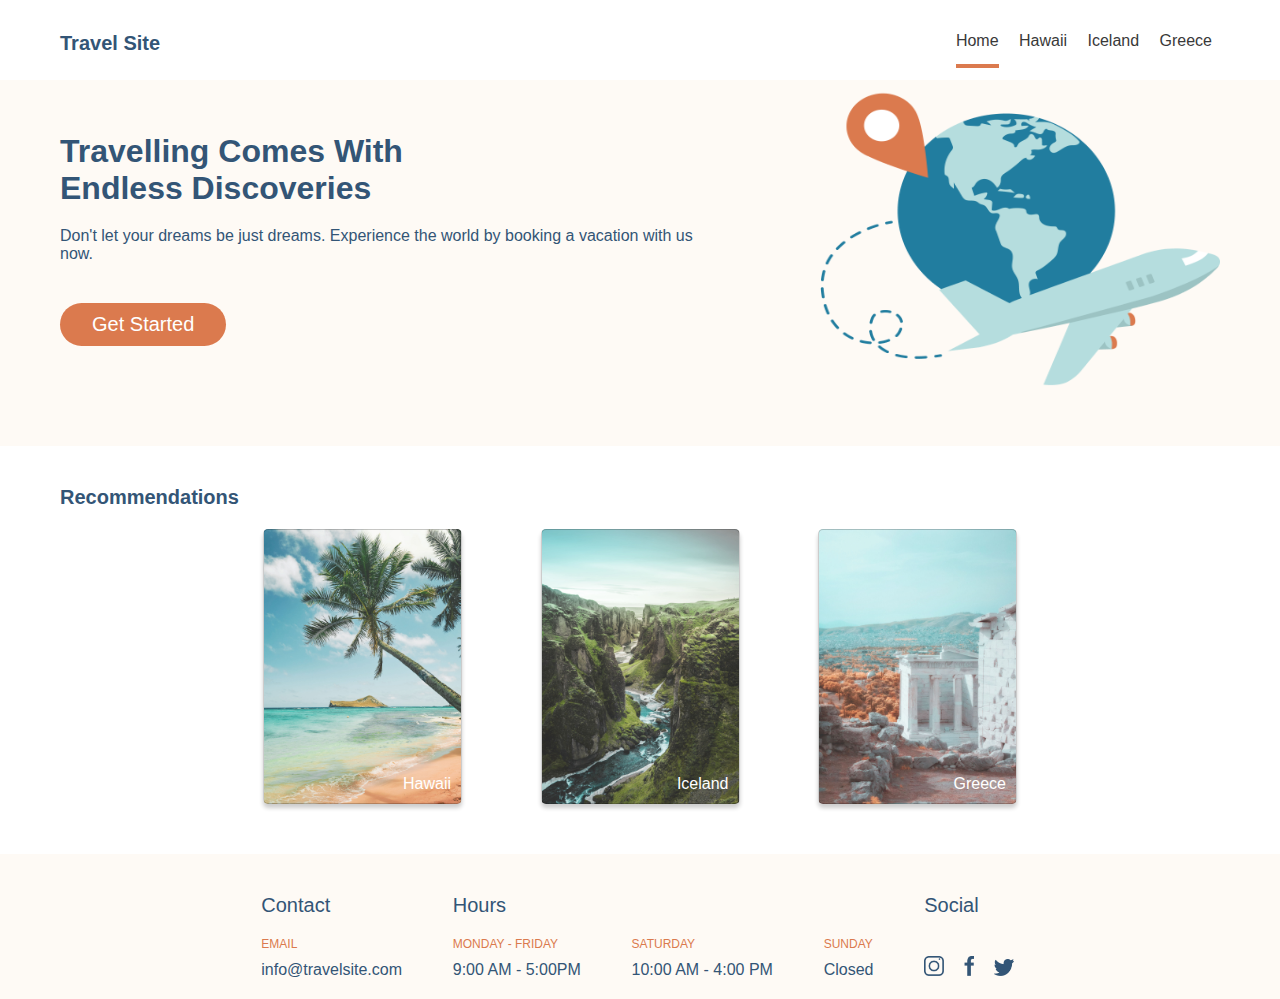
==== index.html @ 374a9377 "make index and start loc pages" ====
<!DOCTYPE html>
<html lang="en">
  <head>
    <meta charset="UTF-8" />
    <meta http-equiv="X-UA-Compatible" content="IE=edge" />
    <meta name="viewport" content="width=device-width, initial-scale=1.0" />
    <title>Travel Site - Home</title>
    <link rel="stylesheet" href="./css/global.css">
    <link rel="stylesheet" href="./css/main.css">
  </head>
  <body>
    <header>
        <nav class="fixed">
          <div class="main-navigation">
            <div class="main-navigation__first-child">           
             <h2 class="main-navigation__subheading"><a class="main-navigation__header-link" href="./index.html">Travel Site</a> </h2>
            </div>          
            
            
            <ul class="main-navigation__list">
              
              <li class="main-navigation__item">
                <a class="main-navigation__link--highlighted" href="./index.html">Home</a>
              </li>
              
              <li class="main-navigation__item">
                <a class="main-navigation__link" href="./pages/hawaii.html">Hawaii</a>
              </li>
              <li class="main-navigation__item">
                <a class="main-navigation__link" href="./pages/iceland.html">Iceland</a>
              </li>
              <li class="main-navigation__item">
                <a class="main-navigation__link" href="./pages/greece.html">Greece</a>
              </li>
            </ul>
          </div>
        </nav>
  
        <!-- Hero/welcome display -->
        <section class="hero-section">        
            <div class="hero-section__intro-card">
              <h1 class="hero-section__main-header">Travelling Comes With <br> Endless Discoveries</h1>
              <p class="hero-section__description">
                Don't let your dreams be just dreams. Experience the world by booking a vacation with us now.
              </p>
              <a href="#">
                <button class="hero-section__btn-orange">Get Started</button>
              </a>
            </div>
          </div>
          
            <img
              class="hero-section__image"
              src="./Assets/Images/hero.png"
              alt="coffee bag"
            />          
        </section>
      </header>

      <section class="recom">
        <h2 class="recom__header">Recommendations</h2>
        <div class="recom__container">
          <a href="./pages/hawaii.html">
            <div class="recom__card recom__card--hawaii">
              <p class="recom__card-label">Hawaii</p>
            </div>
          </a> 
          <a href="./pages/iceland.html">
            <div class="recom__card recom__card--iceland">
              <p class="recom__card-label">Iceland</p>
            </div>
          </a>
          <a href="./pages/greece.html">
            <div class="recom__card recom__card--greece">
              <p class="recom__card-label">Greece</p></div>
          </a>
          
        </div>
      </section>


      <!-- Footer/Business Info -->
      <footer class="business-info">
        <div class="business-info__container">
          <div class="business-info__contact"> <!-- ONE -->
            <h3 class="business-info__headings">Contact</h3>
            <p class="business-info__titles">EMAIL</p>
            <p class="business-info__details">info@travelsite.com</p>
          </div>  
  
          <div class="business-info__hours"> <!-- TWO -->
            <h3 class="business-info__headings">Hours</h3>            
            <p class="business-info__titles">MONDAY - FRIDAY</p> 
            <p class="business-info__details">9:00 AM - 5:00PM</p>
          </div>      
  
          <div class="business-info__more-hours"> <!-- three -->
              <p class="business-info__titles">SATURDAY</p>
              <p class="business-info__details">10:00 AM - 4:00 PM</p>
          </div>
  
          <div class="business-info__more-hours"> <!-- FOUR -->
              <p class="business-info__titles">SUNDAY</p>
              <p class="business-info__details">Closed</p>
          </div>  
          
          <div class="business-info__social"> <!-- FIVE -->
              <h3 class="business-info__headings">Social</h3>
              <a class="business-info__social-links" href="https://www.instagram.com">
                  <img class="business-info__icon" src="./Assets/Icons/icon-instagram.png" alt="instagram"/>
              </a>
              <a class="business-info__social-links" href="https://www.facebook.com">
                  <img class="business-info__icon" src="./Assets/Icons/icon-facebook.png" alt="facebook"/>
              </a>
              <a class="business-info__social-links" href="https://www.twitter.com">
                  <img class="business-info__icon" src="./Assets/Icons/icon-twitter.png" alt="twitter"/>
              </a>
            </div>       
        </div>
        

        <!-- <div class="business-info__contact">
          <h3 class="business-info__headings">Contact</h3>
          <p>Email</p>
          <p>info@travelsite.com</p>
        </div>
        <div class="business-info__hours">
          <h3 class="business-info__headings">Hours</h3>
            <div>
              <p class="business-info__hours-em">Monday - Friday:</p> 
              <p>9:00 AM - 5:00PM</p>
            </div>
            <div>
              <p class="business-info__hours-em">Saturday</p> <p>10:00 AM - 4:00 PM</p>
           </div>
           <div>
            <p class="business-info__hours-em">Sunday</p>
            <p>closed</p>
           </div>  
        </div>
        <div class="business-info__social">
          <h3 class="business-info__headings">Social</h3>
          <a href="https://www.instagram.com"
            ><img class="business-info__icon" src="./Assets/Icons/icon-instagram.png" alt="instagram"
          /></a>
          <a href="https://www.facebook.com"
            ><img class="business-info__icon" src="./Assets/Icons/icon-facebook.png" alt="facebook"
          /></a>
          <a href="https://www.twitter.com"
            ><img class="business-info__icon" src="./Assets/Icons/icon-twitter.png" alt="twitter"
          /></a>
          
        </div> -->
      </footer>
  </body>
</html>
---- css/global.css ----
* {
  margin: 0;
  padding: 0;
  box-sizing: border-box;
}

body {
  font-family: Verdana, Geneva, Tahoma, sans-serif;
}

a {
  text-decoration: none;
}

/* a:visited {
  color: #335576;
} */
---- css/main.css ----
.main-navigation {
  display: flex;
  justify-content: space-between;
  background: #fff;
  margin-bottom: 25px;
  padding: 0 60px;
  position: fixed;
  top: 0;
  width: 100%;
  height: 80px;
}

/* .fixed {
  
} */
/* .paddingTop {
  padding-top: 30px;
  background: #fff0ed;
} */

.main-navigation__icon {
  min-width: 50px;
  max-width: 120px;
  padding-left: 20px;
}

.main-navigation__subheading {
  font-size: 1.25rem;
  font-weight: 700;
  display: inline-block;
  color: #335576;
  padding-top: 32px;
}

.main-navigation__header-link,
.main-navigation__header-link:visited {
  color: #335576;
}
.main-navigation__list {
  list-style-type: none;
}

.main-navigation__item {
  padding: 2rem 0.5rem 0 0.5rem;
}

.main-navigation__list,
.main-navigation__item {
  display: inline-block;
}

.main-navigation__link,
.main-navigation__link--highlighted {
  font-size: 1rem;
  font-weight: 400;
  text-decoration: none;
}

.main-navigation__link,
.main-navigation__link:visited {
  color: #393939;
}

.main-navigation__link--highlighted {
  border-bottom: 4px solid #db7a4e;
  color: #393939;
  padding-bottom: 15px;
  /* margin-bottom: 40px; */
}

/*  Hero Section */
.hero-section {
  display: flex;
  justify-content: space-between;
  background: #fefaf5;
  padding: 40px 60px 0 60px;
  padding-bottom: 60px;
}

.hero-section__intro-card {
  display: block;
  align-items: center;
  width: 40rem;
  margin-top: 8%;
  font-size: 1rem;
  /* margin-left: 8%; */
  /* margin-bottom: 10%; */
}

.hero-section__image {
  /* margin: 3% 0 -7% 32%; */
  width: 400px;
  height: 300px;
  margin-top: 4%;
}

.hero-section__main-header {
  color: #335576;
  font-size: 2rem;
  font-weight: 700;
}

.hero-section__main-header,
.hero-section__description {
  padding-bottom: 1.25rem;
}

.hero-section__description {
  color: #335576;
  text-align: left;
}

.hero-section__btn-orange,
.products__btn-blue {
  background: #db7a4e;
  color: #fff;
  border: none;
  font-size: 1.25rem;
  font-family: Verdana, Geneva, Tahoma, sans-serif;
  font-weight: 400;
  padding: 0.62rem 2rem;
  margin-top: 1.25rem;
  border-radius: 40px;
}

.products__btn-blue {
  margin-top: 3.25rem;
  margin-bottom: 4rem;
}

/* Recommendations */
.recom {
  padding: 20px 60px;
}
.recom__header {
  color: #335576;
  background: #fff;
  font-size: 1.25rem;
  margin-top: 20px;
  margin-bottom: 20px;
}
.recom__container {
  display: flex;
  width: 65%;
  margin: 0 auto;
  justify-content: space-between;
}

.recom__card {
  display: flex;
  justify-content: flex-end;
  align-items: flex-end;
  border-radius: 5px;
  border: 1px solid rgba(0, 0, 0, 0.2);
  box-shadow: 0px 4px 4px rgba(0, 0, 0, 0.2);
  width: 199px;
  height: 275px;
  margin-bottom: 30px;
}

.recom__card-label {
  color: #fff;
  font-size: 700;
  padding-bottom: 10px;
  padding-right: 10px;
}

.recom__card--hawaii {
  background: url(../Assets/Images/hawaii.jpg) center center/cover no-repeat;
}

.recom__card--iceland {
  background: url(../Assets/Images/iceland.jpg) center center/cover no-repeat;
}
.recom__card--greece {
  background: url(../Assets/Images/greece.jpg) center center/cover no-repeat;
}

/* Footer */
.business-info {
  background: #fefaf5;
  padding-left: 60px;
}

.business-info__container {
  display: flex;
  justify-content: space-between;
  width: 67%;
  margin: 0 auto;
}

.business-info__contact,
.business-info__hours,
.business-info__social {
  box-sizing: content-box;
  color: #335576;
  text-align: left;
  padding-bottom: 20px;
  padding-right: 0px;
  /* display: inline-block; */
  /* margin: 0 2.5rem 2.5rem 2.5rem; */
  /* padding: 0 2.5rem 2.5rem 2.5rem; */
}

.business-info__social {
  padding-bottom: 0;
  margin-right: 40px;
  padding-right: 10px;
}

/* .business-info__hours{
    /* display: flex; */

.business-info__address {
  margin: 0;
  /* margin-left: 16rem; */
}

.business-info__headings {
  text-align: left;
  padding-top: 1.25rem;
  margin: 1.25rem 1.25rem 1.25rem 0;
  font-size: 1.25rem;
  font-weight: 400;
}
.business-info__titles {
  color: #db7a4e;
  font-size: 12px;
  padding-bottom: 10px;
}

.business-info__details {
  color: #335576;
  font-weight: 400;
}

.business-info__more-hours {
  display: flex;
  flex-direction: column;
  justify-content: flex-end;
  align-items: flex-start;
  padding-bottom: 20px;
}

.business-info__icon,
.business-info__social-links {
  /* min-width: 1rem; */
  max-width: 1.25rem;
  max-height: 1.25rem;
  /* margin-right: 15px; */
  /* margin-bottom: */
  text-decoration: none;
  padding-bottom: 0;
  margin-bottom: -25px;
}

.business-info__social-links {
  margin-right: 15px;
}
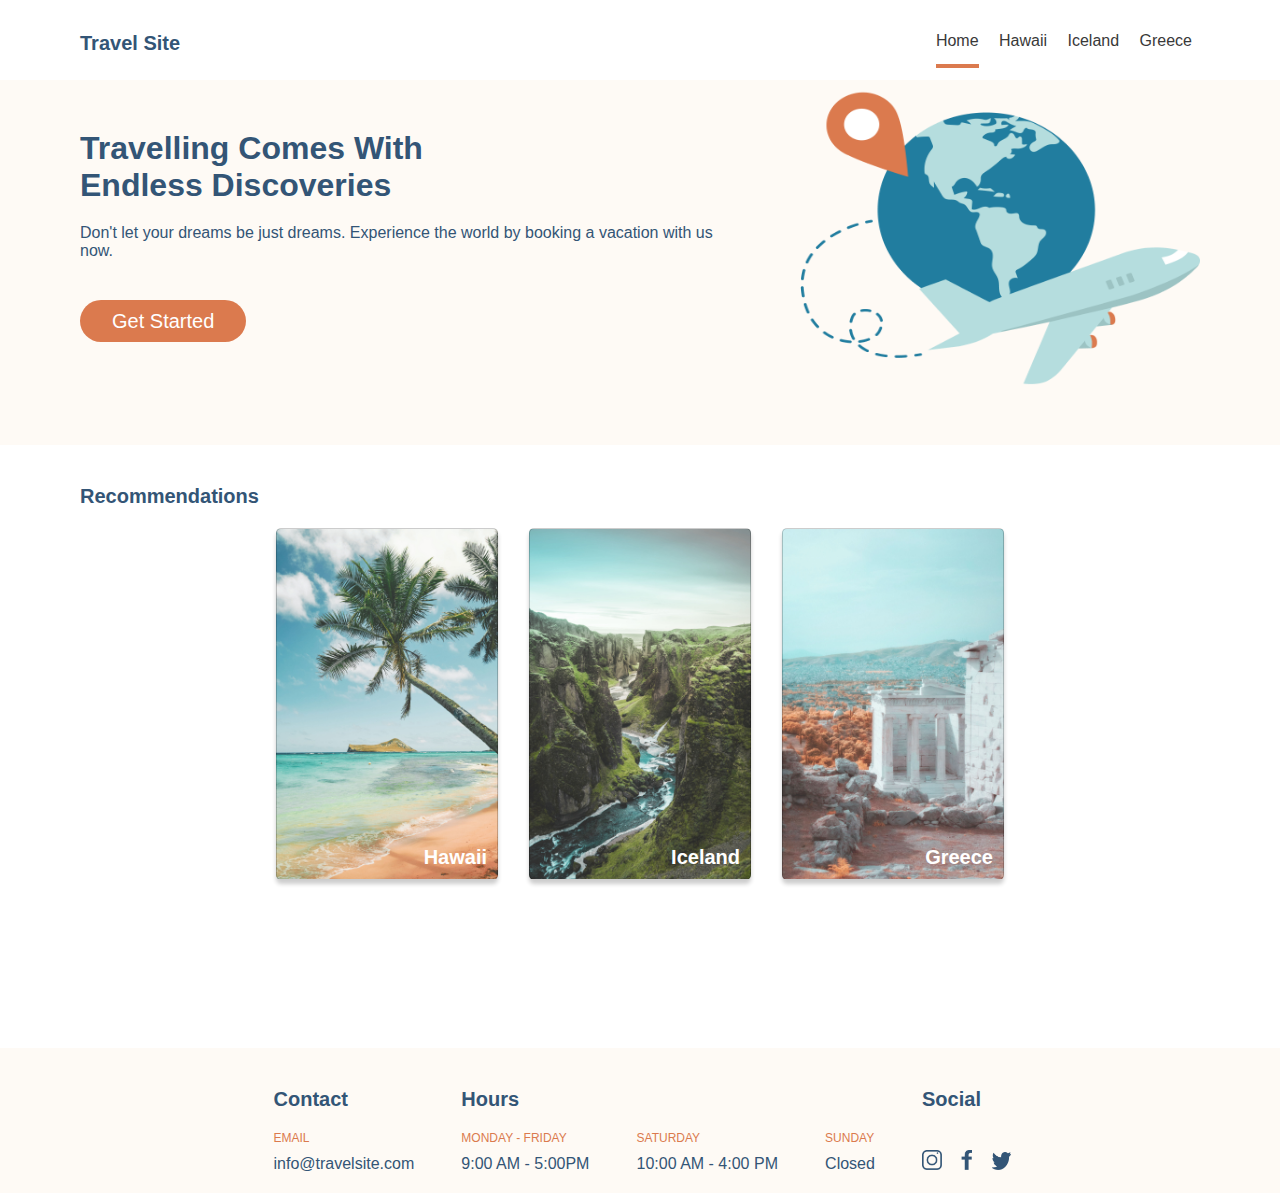
==== commit f1ab5332: "add content to destin pages" ====
--- a/index.html
+++ b/index.html
@@ -57,24 +57,24 @@
         </section>
       </header>
 
+      <!-- Recommendation Section -->
       <section class="recom">
         <h2 class="recom__header">Recommendations</h2>
         <div class="recom__container">
           <a href="./pages/hawaii.html">
             <div class="recom__card recom__card--hawaii">
-              <p class="recom__card-label">Hawaii</p>
+              <p class="recom__card--label">Hawaii</p>
             </div>
           </a> 
           <a href="./pages/iceland.html">
             <div class="recom__card recom__card--iceland">
-              <p class="recom__card-label">Iceland</p>
+              <p class="recom__card--label">Iceland</p>
             </div>
           </a>
           <a href="./pages/greece.html">
             <div class="recom__card recom__card--greece">
-              <p class="recom__card-label">Greece</p></div>
-          </a>
-          
+              <p class="recom__card--label">Greece</p></div>
+          </a>          
         </div>
       </section>
 
--- a/css/main.css
+++ b/css/main.css
@@ -3,7 +3,7 @@
   justify-content: space-between;
   background: #fff;
   margin-bottom: 25px;
-  padding: 0 60px;
+  padding: 0 80px;
   position: fixed;
   top: 0;
   width: 100%;
@@ -73,7 +73,7 @@
   display: flex;
   justify-content: space-between;
   background: #fefaf5;
-  padding: 40px 60px 0 60px;
+  padding: 40px 80px 0 80px;
   padding-bottom: 60px;
 }
 
@@ -130,7 +130,7 @@
 
 /* Recommendations */
 .recom {
-  padding: 20px 60px;
+  padding: 20px 80px;
 }
 .recom__header {
   color: #335576;
@@ -142,6 +142,7 @@
 .recom__container {
   display: flex;
   width: 65%;
+  height: 500px;
   margin: 0 auto;
   justify-content: space-between;
 }
@@ -150,17 +151,25 @@
   display: flex;
   justify-content: flex-end;
   align-items: flex-end;
+  box-sizing: content-box;
   border-radius: 5px;
   border: 1px solid rgba(0, 0, 0, 0.2);
   box-shadow: 0px 4px 4px rgba(0, 0, 0, 0.2);
-  width: 199px;
-  height: 275px;
+  min-width: 220px;
+  /* min-width: 100%; */
+  min-height: 350px;
+  /* width: 199px;
+  height: 275px; */
+
+  width: 30%;
+  height: 20%;
   margin-bottom: 30px;
 }
 
-.recom__card-label {
+.recom__card--label {
   color: #fff;
-  font-size: 700;
+  font-weight: 700;
+  font-size: 1.25rem;
   padding-bottom: 10px;
   padding-right: 10px;
 }
@@ -185,7 +194,7 @@
 .business-info__container {
   display: flex;
   justify-content: space-between;
-  width: 67%;
+  width: 65%;
   margin: 0 auto;
 }
 
@@ -204,8 +213,8 @@
 
 .business-info__social {
   padding-bottom: 0;
-  margin-right: 40px;
-  padding-right: 10px;
+  /* margin-right: 40px; */
+  padding-right: 40px;
 }
 
 /* .business-info__hours{
@@ -221,7 +230,7 @@
   padding-top: 1.25rem;
   margin: 1.25rem 1.25rem 1.25rem 0;
   font-size: 1.25rem;
-  font-weight: 400;
+  font-weight: 700;
 }
 .business-info__titles {
   color: #db7a4e;
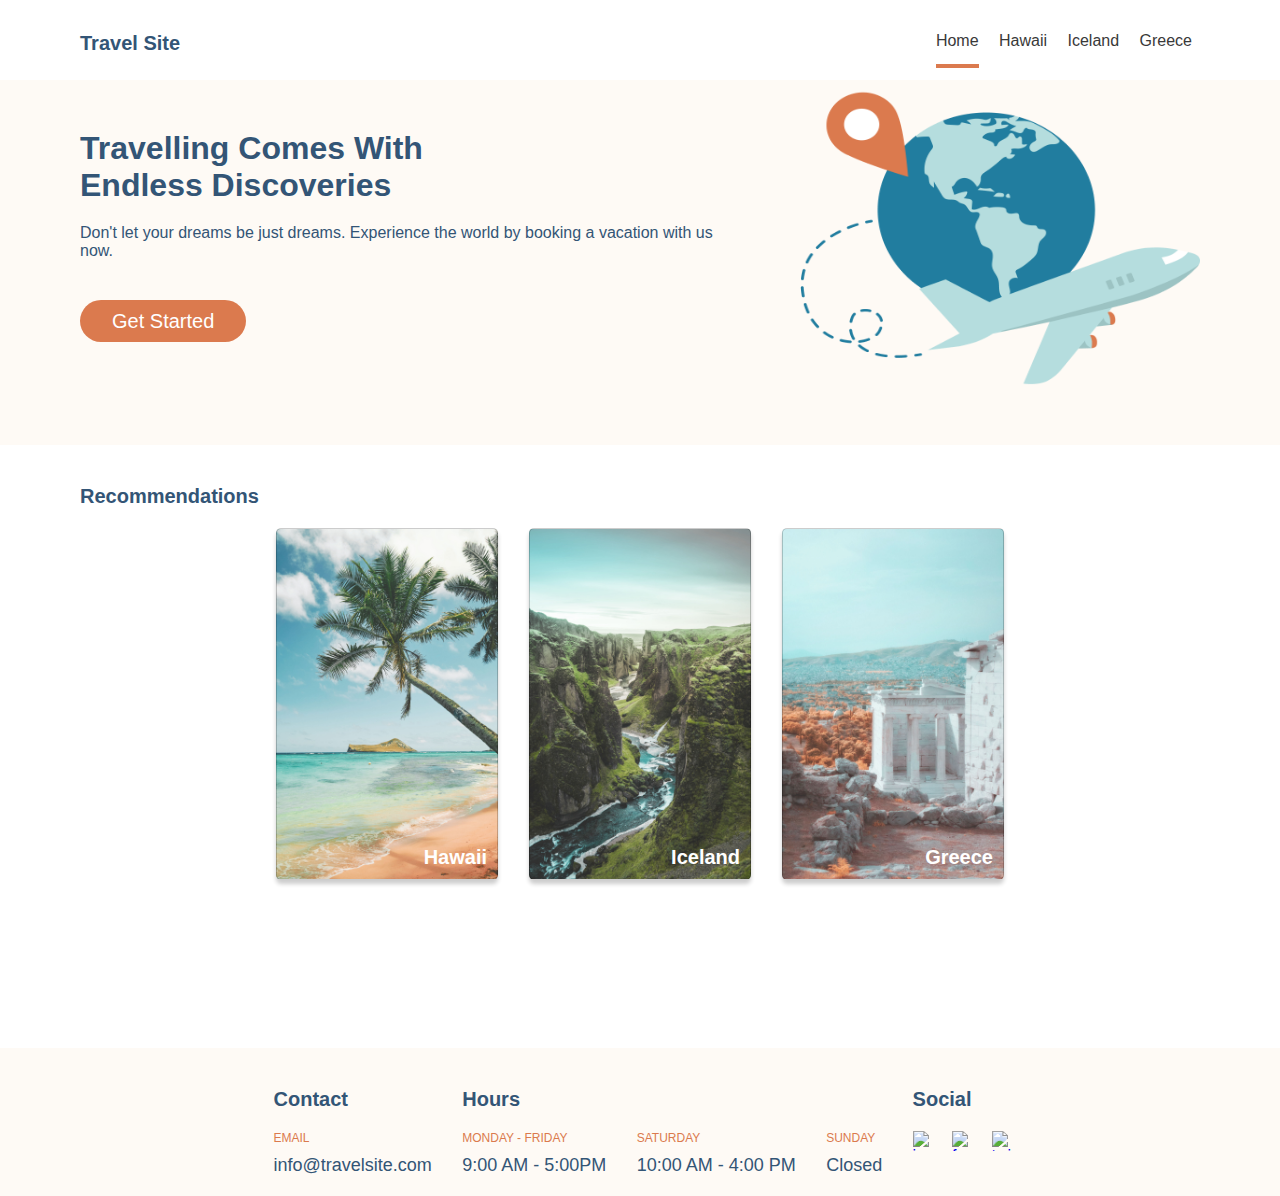
==== commit 8ee3d254: "complete styling for destin pgs" ====
--- a/index.html
+++ b/index.html
@@ -107,50 +107,16 @@
           <div class="business-info__social"> <!-- FIVE -->
               <h3 class="business-info__headings">Social</h3>
               <a class="business-info__social-links" href="https://www.instagram.com">
-                  <img class="business-info__icon" src="./Assets/Icons/icon-instagram.png" alt="instagram"/>
+                  <img class="business-info__icon" src="./Assets/images/icon-instagram.png" alt="instagram"/>
               </a>
               <a class="business-info__social-links" href="https://www.facebook.com">
-                  <img class="business-info__icon" src="./Assets/Icons/icon-facebook.png" alt="facebook"/>
+                  <img class="business-info__icon" src="./Assets/images/icon-facebook.png" alt="facebook"/>
               </a>
               <a class="business-info__social-links" href="https://www.twitter.com">
-                  <img class="business-info__icon" src="./Assets/Icons/icon-twitter.png" alt="twitter"/>
+                  <img class="business-info__icon" src="./Assets/images/icon-twitter.png" alt="twitter"/>
               </a>
             </div>       
         </div>
-        
-
-        <!-- <div class="business-info__contact">
-          <h3 class="business-info__headings">Contact</h3>
-          <p>Email</p>
-          <p>info@travelsite.com</p>
-        </div>
-        <div class="business-info__hours">
-          <h3 class="business-info__headings">Hours</h3>
-            <div>
-              <p class="business-info__hours-em">Monday - Friday:</p> 
-              <p>9:00 AM - 5:00PM</p>
-            </div>
-            <div>
-              <p class="business-info__hours-em">Saturday</p> <p>10:00 AM - 4:00 PM</p>
-           </div>
-           <div>
-            <p class="business-info__hours-em">Sunday</p>
-            <p>closed</p>
-           </div>  
-        </div>
-        <div class="business-info__social">
-          <h3 class="business-info__headings">Social</h3>
-          <a href="https://www.instagram.com"
-            ><img class="business-info__icon" src="./Assets/Icons/icon-instagram.png" alt="instagram"
-          /></a>
-          <a href="https://www.facebook.com"
-            ><img class="business-info__icon" src="./Assets/Icons/icon-facebook.png" alt="facebook"
-          /></a>
-          <a href="https://www.twitter.com"
-            ><img class="business-info__icon" src="./Assets/Icons/icon-twitter.png" alt="twitter"
-          /></a>
-          
-        </div> -->
       </footer>
   </body>
 </html>
--- a/css/global.css
+++ b/css/global.css
@@ -11,7 +11,3 @@
 a {
   text-decoration: none;
 }
-
-/* a:visited {
-  color: #335576;
-} */
--- a/css/main.css
+++ b/css/main.css
@@ -1,3 +1,4 @@
+/* Header/Main navigation */
 .main-navigation {
   display: flex;
   justify-content: space-between;
@@ -10,14 +11,6 @@
   height: 80px;
 }
 
-/* .fixed {
-  
-} */
-/* .paddingTop {
-  padding-top: 30px;
-  background: #fff0ed;
-} */
-
 .main-navigation__icon {
   min-width: 50px;
   max-width: 120px;
@@ -65,7 +58,6 @@
   border-bottom: 4px solid #db7a4e;
   color: #393939;
   padding-bottom: 15px;
-  /* margin-bottom: 40px; */
 }
 
 /*  Hero Section */
@@ -83,12 +75,9 @@
   width: 40rem;
   margin-top: 8%;
   font-size: 1rem;
-  /* margin-left: 8%; */
-  /* margin-bottom: 10%; */
 }
 
 .hero-section__image {
-  /* margin: 3% 0 -7% 32%; */
   width: 400px;
   height: 300px;
   margin-top: 4%;
@@ -156,11 +145,7 @@
   border: 1px solid rgba(0, 0, 0, 0.2);
   box-shadow: 0px 4px 4px rgba(0, 0, 0, 0.2);
   min-width: 220px;
-  /* min-width: 100%; */
   min-height: 350px;
-  /* width: 199px;
-  height: 275px; */
-
   width: 30%;
   height: 20%;
   margin-bottom: 30px;
@@ -206,23 +191,15 @@
   text-align: left;
   padding-bottom: 20px;
   padding-right: 0px;
-  /* display: inline-block; */
-  /* margin: 0 2.5rem 2.5rem 2.5rem; */
-  /* padding: 0 2.5rem 2.5rem 2.5rem; */
 }
 
 .business-info__social {
   padding-bottom: 0;
-  /* margin-right: 40px; */
   padding-right: 40px;
 }
-
-/* .business-info__hours{
-    /* display: flex; */
 
 .business-info__address {
   margin: 0;
-  /* margin-left: 16rem; */
 }
 
 .business-info__headings {
@@ -232,6 +209,7 @@
   font-size: 1.25rem;
   font-weight: 700;
 }
+
 .business-info__titles {
   color: #db7a4e;
   font-size: 12px;
@@ -241,6 +219,7 @@
 .business-info__details {
   color: #335576;
   font-weight: 400;
+  font-size: 18px;
 }
 
 .business-info__more-hours {
@@ -253,11 +232,8 @@
 
 .business-info__icon,
 .business-info__social-links {
-  /* min-width: 1rem; */
   max-width: 1.25rem;
   max-height: 1.25rem;
-  /* margin-right: 15px; */
-  /* margin-bottom: */
   text-decoration: none;
   padding-bottom: 0;
   margin-bottom: -25px;
